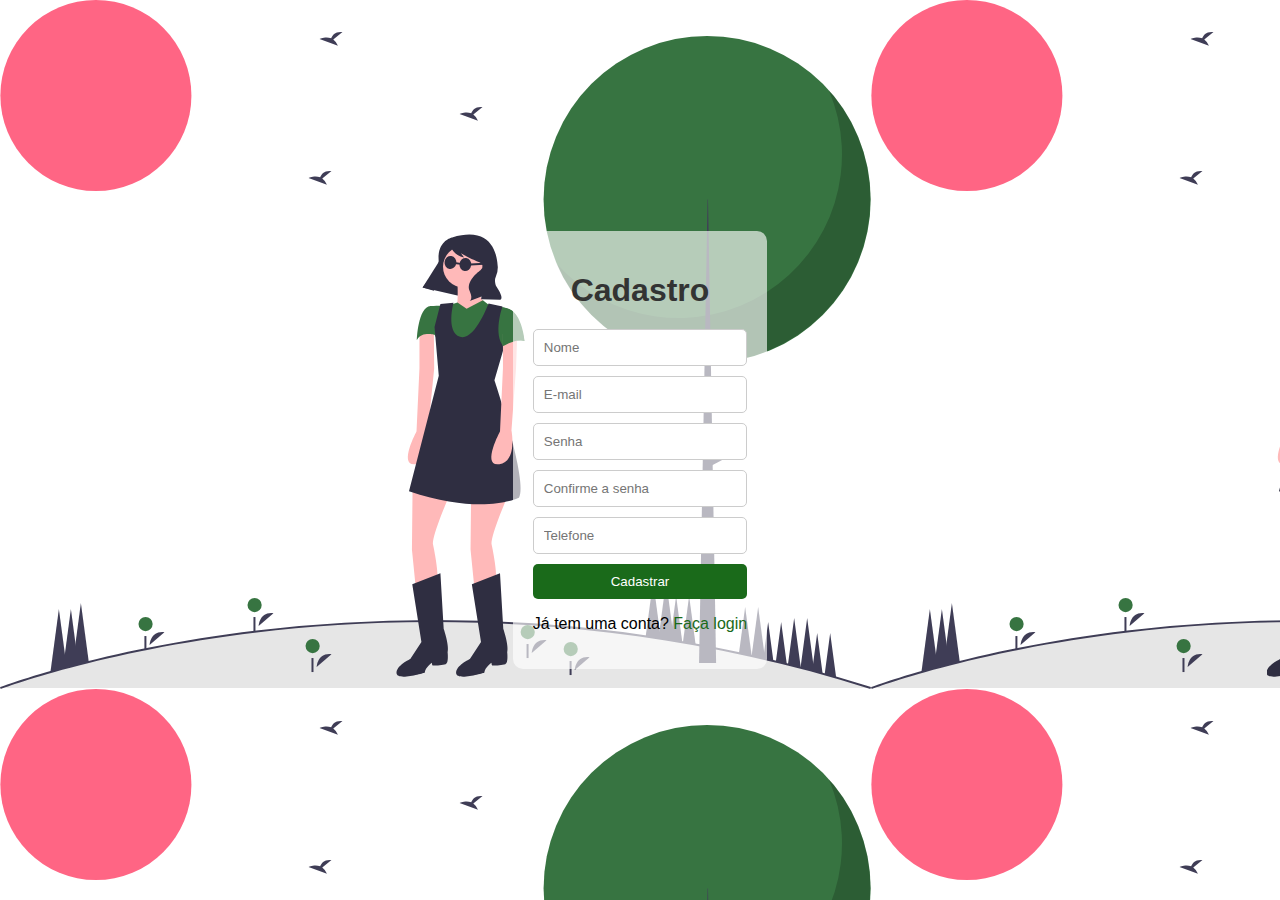
==== cadastro.html @ 681a212b "Css na pagina admin adicionado" ====
<!DOCTYPE html>
<html lang="en">
<head>
    <meta charset="UTF-8">
    <meta name="viewport" content="width=device-width, initial-scale=1.0">
    <link rel="stylesheet" href="cadastro.css">
    <title>Página de Cadastro</title>
</head>
<body>
    <div class="container">
        <h1>Cadastro</h1>
        <form action="login.html">
            <input type="text" placeholder="Nome" required>
            <input type="email" placeholder="E-mail" required>
            <input type="password" placeholder="Senha" required>
            <input type="password" placeholder="Confirme a senha" required>
            <input type="tel" placeholder="Telefone" required>
            <button type="submit">Cadastrar</button>
        </form>
        <p>Já tem uma conta? <a href="login.html">Faça login</a></p>
    </div>
</body>
</html>
---- cadastro.css ----
body {
    font-family: Arial, sans-serif;
    background-color: #f5f5f5;
    display: flex;
    justify-content: center;
    align-items: center;
    height: 100vh;
    margin: 0;

    background: url("./assets/figs/register_img.svg");
}

.container {
    background-color: #ffffffa2;
    padding: 20px;
    border-radius: 10px;
    
    text-align: center;
}

h1 {
    color: #333;
    margin-bottom: 20px;
}

form {
    display: flex;
    flex-direction: column;
}

input {
    padding: 10px;
    margin-bottom: 10px;
    border: 1px solid #ccc;
    border-radius: 5px;
}

button {
    background-color: #1a6a1a;
    color: #fff;
    border: none;
    border-radius: 5px;
    padding: 10px;
    cursor: pointer;
}

a {
    color: #1a6a1a;
    text-decoration: none;
}

a:hover {
    text-decoration: underline;
}
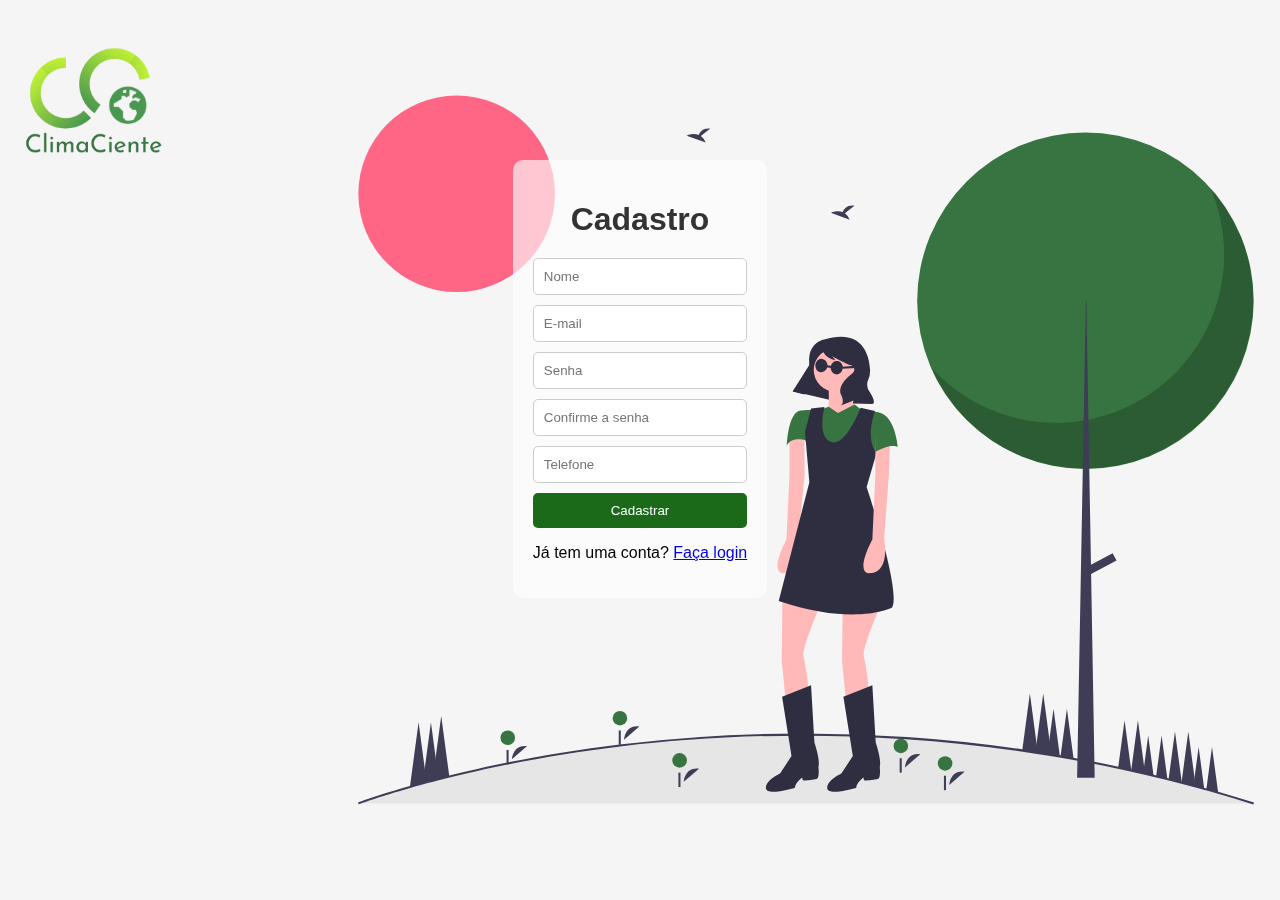
==== commit 7be65446: "Tudo pronto creio eu, bugs arrumados, tela de cadastro ta funcionando total" ====
--- a/cadastro.html
+++ b/cadastro.html
@@ -4,9 +4,11 @@
     <meta charset="UTF-8">
     <meta name="viewport" content="width=device-width, initial-scale=1.0">
     <link rel="stylesheet" href="cadastro.css">
+
     <title>Página de Cadastro</title>
 </head>
 <body>
+    <header><a href="index.html"><img id="logo" src="./assets/logo/logo-green-text.png" alt="Logo da ClimaCiente"></a></header>
     <div class="container">
         <h1>Cadastro</h1>
         <form action="login.html">
@@ -19,5 +21,10 @@
         </form>
         <p>Já tem uma conta? <a href="login.html">Faça login</a></p>
     </div>
+    <div class="background_img">
+        <img src="/assets/figs/register_img.svg" alt="">
+    </div>
+
+
 </body>
 </html>
--- a/cadastro.css
+++ b/cadastro.css
@@ -5,38 +5,47 @@
     display: flex;
     justify-content: center;
     align-items: center;
-    height: 100vh;
+    height: auto;
     margin: 0;
+}
 
-    background: url("./assets/figs/register_img.svg");
+header {
+    top: 0%;
+    position: fixed;
+    height: 14.6vw;
+    width: 100%;
+}
+#logo {
+    width: 14.6vw;
+    height: auto;
 }
 
 .container {
+    position: relative;
     background-color: #ffffffa2;
     padding: 20px;
     border-radius: 10px;
-    
+    margin-top: 10rem;
     text-align: center;
 }
-
-h1 {
+.container h1 {
     color: #333;
     margin-bottom: 20px;
 }
 
-form {
+.container form {
     display: flex;
     flex-direction: column;
 }
 
-input {
+.container input {
     padding: 10px;
     margin-bottom: 10px;
     border: 1px solid #ccc;
     border-radius: 5px;
 }
 
-button {
+.container button {
     background-color: #1a6a1a;
     color: #fff;
     border: none;
@@ -45,11 +54,20 @@
     cursor: pointer;
 }
 
-a {
+.container form a {
     color: #1a6a1a;
     text-decoration: none;
 }
 
-a:hover {
+.container a:hover {
     text-decoration: underline;
 }
+
+.background_img img{
+    position: absolute;
+    left: 28%;
+    top: 0%;
+    z-index: -1;
+    width: 70vw;
+    height: 100%;
+}